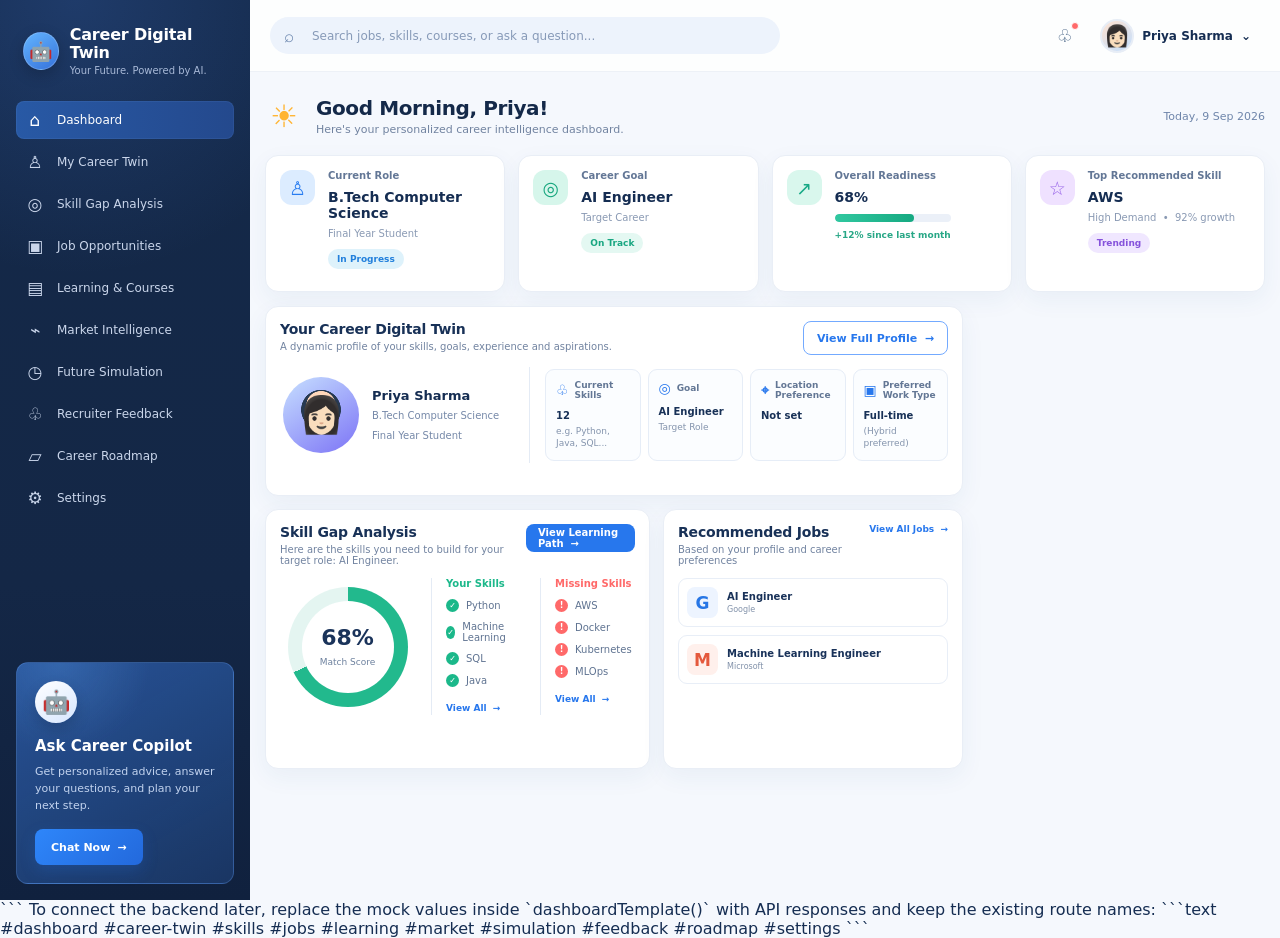
==== index.html @ 64d151f5 "Initial commit" ====
<!DOCTYPE html>
<html lang="en">
<head>
  <meta charset="UTF-8" />
  <meta name="viewport" content="width=device-width, initial-scale=1.0" />
  <title>Career Digital Twin</title>
  <link rel="stylesheet" href="style.css" />
</head>

<body>
  <div class="mobile-backdrop" id="mobileBackdrop"></div>

  <div class="app">
    <aside class="sidebar" id="sidebar">
      <div class="brand">
        <div class="brand-mark">🤖</div>
        <div>
          <div class="brand-title">Career Digital Twin</div>
          <div class="brand-subtitle">Your Future. Powered by AI.</div>
        </div>
      </div>

      <nav class="sidebar-nav" aria-label="Main navigation">
        <a class="nav-item" data-route="dashboard" href="#dashboard">
          <span class="nav-icon">⌂</span>
          <span>Dashboard</span>
        </a>

        <a class="nav-item" data-route="career-twin" href="#career-twin">
          <span class="nav-icon">♙</span>
          <span>My Career Twin</span>
        </a>

        <a class="nav-item" data-route="skills" href="#skills">
          <span class="nav-icon">◎</span>
          <span>Skill Gap Analysis</span>
        </a>

        <a class="nav-item" data-route="jobs" href="#jobs">
          <span class="nav-icon">▣</span>
          <span>Job Opportunities</span>
        </a>

        <a class="nav-item" data-route="learning" href="#learning">
          <span class="nav-icon">▤</span>
          <span>Learning &amp; Courses</span>
        </a>

        <a class="nav-item" data-route="market" href="#market">
          <span class="nav-icon">⌁</span>
          <span>Market Intelligence</span>
        </a>

        <a class="nav-item" data-route="simulation" href="#simulation">
          <span class="nav-icon">◷</span>
          <span>Future Simulation</span>
        </a>

        <a class="nav-item" data-route="feedback" href="#feedback">
          <span class="nav-icon">♧</span>
          <span>Recruiter Feedback</span>
        </a>

        <a class="nav-item" data-route="roadmap" href="#roadmap">
          <span class="nav-icon">▱</span>
          <span>Career Roadmap</span>
        </a>

        <a class="nav-item" data-route="settings" href="#settings">
          <span class="nav-icon">⚙</span>
          <span>Settings</span>
        </a>
      </nav>

      <div class="sidebar-footer-card">
        <div class="copilot-orb">🤖</div>
        <h3>Ask Career Copilot</h3>
        <p>
          Get personalized advice, answer your questions, and plan your next step.
        </p>
        <button class="primary-btn" data-action="open-copilot">
          Chat Now <span>→</span>
        </button>
      </div>
    </aside>

    <main class="workspace">
      <header class="topbar">
        <button class="mobile-menu-btn" id="mobileMenuBtn" aria-label="Open navigation">
          ☰
        </button>

        <form class="search-wrap" id="searchForm">
          <span>⌕</span>
          <input
            id="globalSearch"
            type="search"
            placeholder="Search jobs, skills, courses, or ask a question..."
            autocomplete="off"
          />
        </form>

        <div class="topbar-actions">
          <button class="icon-btn" id="notificationBtn" aria-label="Notifications">
            ♧
            <span class="notification-dot"></span>
          </button>

          <button class="profile-trigger" id="profileTrigger">
            <span class="avatar">👩🏻</span>
            <span>Priya Sharma</span>
            <span>⌄</span>
          </button>

          <div class="profile-menu" id="profileMenu">
            <a href="#career-twin">View profile</a>
            <a href="#settings">Account settings</a>
            <button data-action="show-toast">Sign out</button>
          </div>
        </div>
      </header>

      <div id="page"></div>
    </main>
  </div>

  <div class="toast" id="toast"></div>

  <div class="overlay" id="copilotOverlay">
    <section class="copilot-dialog" role="dialog" aria-modal="true" aria-labelledby="copilotTitle">
      <header class="dialog-header">
        <div class="dialog-title">
          <div class="copilot-orb">🤖</div>
          <div>
            <strong id="copilotTitle">AI Career Copilot</strong>
            <small>Online and ready to help</small>
          </div>
        </div>

        <button class="close-btn" id="closeCopilot" aria-label="Close copilot">
          ×
        </button>
      </header>

      <div class="chat-messages" id="chatMessages">
        <div class="message">
          Hi Priya! I can help you plan your path toward becoming an AI Engineer.
        </div>

        <div class="message">
          Try asking me about skills, courses, jobs, or interview preparation.
        </div>
      </div>

      <form class="chat-form" id="chatForm">
        <input
          id="chatInput"
          type="text"
          placeholder="Ask about your career..."
          autocomplete="off"
        />
        <button type="submit" aria-label="Send message">➤</button>
      </form>
    </section>
  </div>
  <script src="script.js"></script>
</body>
</html>
```

To connect the backend later, replace the mock values inside `dashboardTemplate()` with API responses and keep the existing route names:

```text
#dashboard
#career-twin
#skills
#jobs
#learning
#market
#simulation
#feedback
#roadmap
#settings
```
---- style.css ----
:root {
      --navy: #142848;
      --navy-2: #1c3766;
      --blue: #2777ed;
      --blue-dark: #1e5fd0;
      --blue-soft: #eaf3ff;
      --page: #f5f8fd;
      --card: #ffffff;
      --text: #152d52;
      --muted: #7183a0;
      --border: #e4ebf5;
      --green: #1bb88a;
      --green-soft: #e4f8f2;
      --purple: #9761ee;
      --purple-soft: #f0e7ff;
      --orange: #f2a43c;
      --red: #ff6969;
      --shadow: 0 8px 25px rgba(41, 83, 141, 0.06);
      --radius: 13px;
    }

    * {
      box-sizing: border-box;
    }

    html {
      scroll-behavior: smooth;
    }

    body {
      margin: 0;
      min-width: 320px;
      color: var(--text);
      background: var(--page);
      font-family:
        Inter,
        ui-sans-serif,
        system-ui,
        -apple-system,
        BlinkMacSystemFont,
        "Segoe UI",
        sans-serif;
    }

    button,
    input {
      font: inherit;
    }

    button,
    a {
      -webkit-tap-highlight-color: transparent;
    }

    button {
      border: 0;
      cursor: pointer;
    }

    a {
      color: inherit;
      text-decoration: none;
    }

    .app {
      min-height: 100vh;
      display: grid;
      grid-template-columns: 250px minmax(0, 1fr);
    }

    .sidebar {
      position: sticky;
      top: 0;
      height: 100vh;
      overflow-y: auto;
      padding: 26px 16px 20px;
      color: #ffffff;
      background:
        radial-gradient(circle at 30% 0%, rgba(69, 123, 222, 0.22), transparent 30%),
        linear-gradient(180deg, #142949 0%, #142746 65%, #10213e 100%);
      z-index: 20;
    }

    .brand {
      display: flex;
      align-items: center;
      gap: 11px;
      padding: 0 7px 25px;
    }

    .brand-mark {
      width: 38px;
      height: 38px;
      display: grid;
      place-items: center;
      border: 1px solid rgba(255, 255, 255, 0.2);
      border-radius: 50%;
      background: linear-gradient(145deg, #63b4ff, #3673db);
      box-shadow: 0 5px 15px rgba(0, 0, 0, 0.2);
      font-size: 19px;
    }

    .brand-title {
      font-size: 16px;
      font-weight: 750;
      line-height: 1.1;
      letter-spacing: -0.2px;
    }

    .brand-subtitle {
      margin-top: 4px;
      color: #a8b9d7;
      font-size: 10px;
      white-space: nowrap;
    }

    .sidebar-nav {
      display: grid;
      gap: 4px;
    }

    .nav-item {
      min-height: 38px;
      display: flex;
      align-items: center;
      gap: 13px;
      padding: 0 10px;
      border-radius: 8px;
      color: #cad6eb;
      font-size: 12px;
      transition: 0.2s ease;
    }

    .nav-item:hover {
      color: white;
      background: rgba(75, 130, 226, 0.16);
    }

    .nav-item.active {
      color: white;
      background: linear-gradient(90deg, #2859a5, #24498d);
      box-shadow: inset 0 0 0 1px rgba(139, 188, 255, 0.08);
    }

    .nav-icon {
      width: 18px;
      display: inline-grid;
      place-items: center;
      color: currentColor;
      font-size: 17px;
    }

    .sidebar-footer-card {
      margin-top: 145px;
      padding: 18px;
      border: 1px solid rgba(108, 165, 246, 0.28);
      border-radius: 12px;
      background:
        radial-gradient(circle at 20% 0%, rgba(102, 174, 255, 0.22), transparent 32%),
        linear-gradient(150deg, rgba(42, 88, 161, 0.9), rgba(28, 59, 108, 0.8));
    }

    .copilot-orb {
      width: 42px;
      height: 42px;
      display: grid;
      place-items: center;
      margin-bottom: 14px;
      border-radius: 50%;
      background: linear-gradient(145deg, #ffffff, #d6e6ff);
      color: #2a74e9;
      font-size: 23px;
      box-shadow: 0 7px 15px rgba(0, 0, 0, 0.16);
    }

    .sidebar-footer-card h3 {
      margin: 0 0 8px;
      font-size: 15px;
    }

    .sidebar-footer-card p {
      margin: 0 0 15px;
      color: #c2d3ef;
      font-size: 11px;
      line-height: 1.55;
    }

    .primary-btn,
    .secondary-btn,
    .small-btn {
      display: inline-flex;
      align-items: center;
      justify-content: center;
      gap: 7px;
      border-radius: 8px;
      transition: 0.2s ease;
    }

    .primary-btn {
      min-height: 36px;
      padding: 0 16px;
      color: #ffffff;
      background: linear-gradient(135deg, #2e86fa, #2369dc);
      box-shadow: 0 6px 15px rgba(37, 113, 226, 0.22);
      font-size: 11px;
      font-weight: 700;
    }

    .primary-btn:hover {
      transform: translateY(-1px);
      background: linear-gradient(135deg, #3a91ff, #1d60d2);
    }

    .secondary-btn {
      min-height: 34px;
      padding: 0 13px;
      color: var(--blue);
      border: 1px solid #73aaff;
      background: #ffffff;
      font-size: 11px;
      font-weight: 700;
    }

    .secondary-btn:hover {
      background: var(--blue-soft);
    }

    .small-btn {
      min-height: 28px;
      padding: 0 12px;
      color: #ffffff;
      background: var(--blue);
      font-size: 10px;
      font-weight: 700;
    }

    .small-btn:hover {
      background: var(--blue-dark);
    }

    .workspace {
      min-width: 0;
    }

    .topbar {
      height: 72px;
      display: flex;
      align-items: center;
      justify-content: space-between;
      gap: 20px;
      padding: 0 26px 0 20px;
      border-bottom: 1px solid #edf1f7;
      background: rgba(255, 255, 255, 0.82);
    }

    .mobile-menu-btn {
      display: none;
      width: 34px;
      height: 34px;
      border-radius: 8px;
      color: var(--text);
      background: var(--blue-soft);
      font-size: 18px;
    }

    .search-wrap {
      width: min(510px, 48vw);
      position: relative;
    }

    .search-wrap span {
      position: absolute;
      top: 50%;
      left: 14px;
      transform: translateY(-50%);
      color: #6b86ae;
      font-size: 17px;
    }

    .search-wrap input {
      width: 100%;
      height: 37px;
      padding: 0 16px 0 42px;
      border: 0;
      outline: 0;
      border-radius: 22px;
      color: var(--text);
      background: #edf3fc;
      font-size: 12px;
    }

    .search-wrap input::placeholder {
      color: #879ab8;
    }

    .topbar-actions {
      position: relative;
      display: flex;
      align-items: center;
      gap: 17px;
    }

    .icon-btn {
      position: relative;
      width: 31px;
      height: 31px;
      display: grid;
      place-items: center;
      border-radius: 50%;
      color: #476486;
      background: transparent;
      font-size: 18px;
    }

    .icon-btn:hover {
      background: var(--blue-soft);
    }

    .notification-dot {
      position: absolute;
      top: 2px;
      right: 1px;
      width: 8px;
      height: 8px;
      border: 1px solid #ffffff;
      border-radius: 50%;
      background: var(--red);
    }

    .profile-trigger {
      display: flex;
      align-items: center;
      gap: 8px;
      padding: 3px;
      color: var(--text);
      background: transparent;
      font-size: 12px;
      font-weight: 700;
    }

    .avatar {
      width: 34px;
      height: 34px;
      display: grid;
      place-items: center;
      border: 2px solid #e7edf6;
      border-radius: 50%;
      background: linear-gradient(145deg, #ffe3d1, #c2dfff);
      font-size: 21px;
    }

    .profile-menu {
      position: absolute;
      top: 46px;
      right: 0;
      width: 170px;
      display: none;
      padding: 7px;
      border: 1px solid var(--border);
      border-radius: 10px;
      background: white;
      box-shadow: 0 12px 30px rgba(19, 53, 97, 0.13);
      z-index: 30;
    }

    .profile-menu.open {
      display: block;
    }

    .profile-menu a,
    .profile-menu button {
      width: 100%;
      display: block;
      padding: 9px 10px;
      border-radius: 7px;
      color: var(--text);
      background: transparent;
      text-align: left;
      font-size: 11px;
    }

    .profile-menu a:hover,
    .profile-menu button:hover {
      background: var(--blue-soft);
    }

    .page {
      max-width: 1600px;
      margin: 0 auto;
      padding: 15px;
    }

    .hero-row {
      min-height: 58px;
      display: flex;
      align-items: center;
      justify-content: space-between;
      gap: 18px;
      margin-bottom: 10px;
    }

    .greeting {
      display: flex;
      align-items: center;
      gap: 13px;
    }

    .sun {
      width: 38px;
      height: 38px;
      display: grid;
      place-items: center;
      color: #ffb431;
      font-size: 31px;
    }

    .greeting h1 {
      margin: 0;
      color: #142949;
      font-size: 20px;
      letter-spacing: -0.4px;
    }

    .greeting p {
      margin: 3px 0 0;
      color: var(--muted);
      font-size: 11px;
    }

    .date {
      color: #6e85aa;
      font-size: 11px;
    }

    .metrics {
      display: grid;
      grid-template-columns: repeat(4, minmax(0, 1fr));
      gap: 13px;
      margin-bottom: 14px;
    }

    .metric-card,
    .panel {
      border: 1px solid #e9eef6;
      border-radius: var(--radius);
      background: var(--card);
      box-shadow: var(--shadow);
    }

    .metric-card {
      min-height: 137px;
      padding: 14px;
      display: flex;
      gap: 13px;
    }

    .metric-icon {
      width: 35px;
      height: 35px;
      flex: 0 0 35px;
      display: grid;
      place-items: center;
      border-radius: 12px;
      color: #287cf0;
      background: #dcecff;
      font-size: 19px;
    }

    .metric-card:nth-child(2) .metric-icon {
      color: #16a67d;
      background: #d6f6eb;
    }

    .metric-card:nth-child(3) .metric-icon {
      color: #17a986;
      background: #d9f7ed;
    }

    .metric-card:nth-child(4) .metric-icon {
      color: #9560e7;
      background: #efe1ff;
    }

    .metric-label {
      color: #637796;
      font-size: 10px;
      font-weight: 700;
    }

    .metric-value {
      margin-top: 8px;
      color: #152d52;
      font-size: 14px;
      font-weight: 800;
    }

    .metric-subtitle {
      margin-top: 7px;
      color: #8999b3;
      font-size: 10px;
    }

    .status-pill {
      display: inline-flex;
      margin-top: 10px;
      padding: 5px 9px;
      border-radius: 20px;
      color: #18a681;
      background: var(--green-soft);
      font-size: 9px;
      font-weight: 800;
    }

    .status-pill.blue {
      color: #2380dc;
      background: #def2fb;
    }

    .status-pill.purple {
      color: #8552db;
      background: var(--purple-soft);
    }

    .progress {
      width: 100%;
      height: 8px;
      overflow: hidden;
      margin-top: 9px;
      border-radius: 20px;
      background: #ebf0f8;
    }

    .progress span {
      display: block;
      width: 68%;
      height: 100%;
      border-radius: inherit;
      background: linear-gradient(90deg, #31c8a0, #16a981);
    }

    .metric-note {
      margin-top: 8px;
      color: #28a786;
      font-size: 9px;
      font-weight: 700;
    }

    .content-grid {
      display: grid;
      grid-template-columns: minmax(0, 1fr) 288px;
      gap: 14px;
      align-items: start;
    }

    .left-column,
    .right-column {
      display: grid;
      gap: 13px;
      min-width: 0;
    }

    .panel {
      padding: 14px;
    }

    .panel-header {
      display: flex;
      align-items: flex-start;
      justify-content: space-between;
      gap: 10px;
      margin-bottom: 12px;
    }

    .panel-header h2,
    .panel-header h3 {
      margin: 0;
      color: #183157;
      font-size: 14px;
      letter-spacing: -0.2px;
    }

    .panel-header p {
      margin: 4px 0 0;
      color: var(--muted);
      font-size: 10px;
    }

    .text-link {
      display: inline-flex;
      align-items: center;
      gap: 4px;
      color: var(--blue);
      font-size: 9px;
      font-weight: 800;
      white-space: nowrap;
    }

    .text-link:hover {
      color: var(--blue-dark);
      text-decoration: underline;
    }

    .profile-panel {
      min-height: 190px;
    }

    .profile-content {
      display: grid;
      grid-template-columns: 250px minmax(0, 1fr);
      gap: 15px;
      align-items: center;
    }

    .profile-summary {
      display: flex;
      align-items: center;
      gap: 13px;
      min-height: 96px;
      padding: 2px 13px 2px 3px;
      border-right: 1px solid var(--border);
    }

    .large-avatar {
      width: 76px;
      height: 76px;
      display: grid;
      flex: 0 0 76px;
      place-items: center;
      border-radius: 50%;
      background:
        radial-gradient(circle at 50% 38%, #ffd7ba 0 24%, transparent 25%),
        radial-gradient(circle at 50% 43%, #273951 0 34%, transparent 35%),
        linear-gradient(145deg, #c7e0ff, #7c73f6);
      font-size: 36px;
    }

    .profile-summary h3 {
      margin: 0;
      font-size: 13px;
    }

    .profile-summary p {
      margin: 6px 0 0;
      color: #7588a8;
      font-size: 10px;
      line-height: 1.4;
    }

    .profile-facts {
      display: grid;
      grid-template-columns: repeat(4, minmax(0, 1fr));
      gap: 7px;
    }

    .fact-card {
      min-height: 83px;
      padding: 10px;
      border: 1px solid #e6edf7;
      border-radius: 9px;
      background: #fbfdff;
    }

    .fact-title {
      display: flex;
      align-items: center;
      gap: 6px;
      color: #637795;
      font-size: 9px;
      font-weight: 700;
    }

    .fact-title span:first-child {
      color: var(--blue);
      font-size: 14px;
    }

    .fact-value {
      margin-top: 10px;
      color: #183157;
      font-size: 10px;
      font-weight: 800;
    }

    .fact-note {
      margin-top: 5px;
      color: #8494ad;
      font-size: 9px;
      line-height: 1.3;
    }

    .two-column {
      display: grid;
      grid-template-columns: minmax(0, 1.2fr) minmax(300px, 0.8fr);
      gap: 13px;
    }

    .gap-panel {
      min-height: 260px;
    }

    .gap-content {
      display: grid;
      grid-template-columns: 135px minmax(0, 1fr);
      gap: 16px;
      align-items: center;
    }

    .donut {
      width: 120px;
      height: 120px;
      display: grid;
      place-items: center;
      margin: 0 auto;
      border-radius: 50%;
      background: conic-gradient(#22b98d 0deg 245deg, #e4f5f1 245deg 360deg);
      position: relative;
    }

    .donut::before {
      content: "";
      position: absolute;
      inset: 14px;
      border-radius: 50%;
      background: white;
    }

    .donut-center {
      position: relative;
      z-index: 1;
      text-align: center;
    }

    .donut-center strong {
      display: block;
      color: #1a335a;
      font-size: 22px;
    }

    .donut-center span {
      color: #6d819e;
      font-size: 9px;
    }

    .skill-columns {
      display: grid;
      grid-template-columns: 1fr 1fr;
      gap: 14px;
    }

    .skill-column {
      padding-left: 14px;
      border-left: 1px solid var(--border);
    }

    .skill-column h4 {
      margin: 0 0 10px;
      color: var(--green);
      font-size: 10px;
    }

    .skill-column.missing h4 {
      color: var(--red);
    }

    .skill-list {
      display: grid;
      gap: 9px;
      margin: 0;
      padding: 0;
      list-style: none;
    }

    .skill-list li {
      display: flex;
      align-items: center;
      gap: 7px;
      color: #5f7391;
      font-size: 10px;
    }

    .check,
    .missing-icon {
      width: 13px;
      height: 13px;
      display: inline-grid;
      place-items: center;
      border-radius: 50%;
      color: white;
      background: var(--green);
      font-size: 8px;
      font-weight: 900;
    }

    .missing-icon {
      background: var(--red);
    }

    .skill-column .text-link {
      margin-top: 16px;
    }

    .jobs-panel {
      min-height: 260px;
    }

    .job-list {
      display: grid;
      gap: 8px;
    }

    .job-card {
      display: grid;
      grid-template-columns: 31px minmax(0, 1fr) auto;
      gap: 9px;
      align-items: center;
      padding: 8px;
      border: 1px solid #e8eef7;
      border-radius: 9px;
      transition: 0.2s ease;
    }

    .job-card:hover {
      border-color: #b7d4ff;
      background: #fbfdff;
      transform: translateY(-1px);
    }

    .company-logo {
      width: 31px;
      height: 31px;
      display: grid;
      place-items: center;
      border-radius: 8px;
      color: #2776e5;
      background: #edf4ff;
      font-size: 17px;
      font-weight: 900;
    }

    .job-card:nth-child(2) .company-logo {
      color: #e4593d;
      background: #fff0ec;
    }

    .job-card:nth-child(3) .company-logo {
      color: #111f38;
      background: #edf0f5;
    }

    .job-title {
      color: #193259;
      font-size: 10px;
      font-weight: 800;
    }

    .job-company,
    .job-location {
      margin-top: 3px;
      color: #8191a9;
      font-size: 8px;
    }

    .job-location {
      margin-top: 4px;
    }

    .job-meta {
      display: grid;
      justify-items: end;
      gap: 9px;
    }

    .match {
      padding: 4px 7px;
      border-radius: 12px;
      color: #159f7d;
      background: var(--green-soft);
      font-size: 8px;
      font-weight: 800;
      white-space: nowrap;
    }

    .salary {
      color: #637794;
      font-size: 8px;
      white-space: nowrap;
    }

    .market-panel,
    .simulation-panel {
      min-height: 187px;
    }

    .bottom-grid {
      display: grid;
      grid-template-columns: minmax(0, 1fr) minmax(0, 1.06fr);
      gap: 13px;
    }

    .trend-grid {
      display: grid;
      grid-template-columns: repeat(4, minmax(0, 1fr));
      gap: 7px;
    }

    .trend-card {
      min-height: 108px;
      display: grid;
      justify-items: center;
      padding: 9px 5px;
      border: 1px solid #edf1f7;
      border-radius: 9px;
      text-align: center;
    }

    .trend-icon {
      width: 25px;
      height: 25px;
      display: grid;
      place-items: center;
      border-radius: 8px;
      color: #1fbf93;
      background: #dbf7ee;
      font-size: 14px;
    }

    .trend-card:nth-child(2) .trend-icon,
    .trend-card:nth-child(4) .trend-icon {
      color: #a064ee;
      background: #f0e3ff;
    }

    .trend-card:nth-child(3) .trend-icon {
      color: #3097e8;
      background: #e1f3ff;
    }

    .trend-label {
      margin-top: 8px;
      color: #8594aa;
      font-size: 8px;
      line-height: 1.3;
    }

    .trend-value {
      margin-top: 5px;
      color: #294365;
      font-size: 9px;
      font-weight: 800;
    }

    .trend-stat {
      margin-top: 8px;
      padding: 3px 7px;
      border-radius: 12px;
      color: #20a580;
      background: #e4f8f0;
      font-size: 8px;
      font-weight: 800;
    }

    .simulation-table {
      width: 100%;
      border-collapse: collapse;
      font-size: 8px;
    }

    .simulation-table th {
      padding: 5px 4px;
      color: #7890ae;
      border-bottom: 1px solid var(--border);
      text-align: left;
      font-weight: 700;
    }

    .simulation-table td {
      padding: 7px 4px;
      color: #526987;
      border-bottom: 1px solid #f0f3f8;
    }

    .simulation-table td:not(:first-child) {
      color: #254166;
      font-weight: 700;
    }

    .copilot-panel {
      padding: 14px;
      border: 1px solid #e6d9ff;
      border-radius: var(--radius);
      background:
        radial-gradient(circle at 100% 0%, rgba(201, 174, 255, 0.25), transparent 35%),
        linear-gradient(135deg, #f8f4ff, #efe8ff);
    }

    .copilot-header {
      display: flex;
      align-items: flex-start;
      gap: 10px;
    }

    .copilot-header .copilot-orb {
      width: 34px;
      height: 34px;
      flex-basis: 34px;
      margin: 0;
      font-size: 18px;
    }

    .copilot-panel h3 {
      margin: 2px 0 6px;
      font-size: 13px;
    }

    .copilot-panel p {
      margin: 0;
      color: #7686a3;
      font-size: 10px;
      line-height: 1.45;
    }

    .question-box {
      display: grid;
      grid-template-columns: 1fr 35px;
      gap: 8px;
      align-items: center;
      margin-top: 16px;
      padding: 11px;
      border-radius: 9px;
      background: rgba(255, 255, 255, 0.88);
      color: #687c9b;
      font-size: 10px;
      line-height: 1.4;
    }

    .send-circle {
      width: 31px;
      height: 31px;
      display: grid;
      place-items: center;
      border-radius: 50%;
      color: white;
      background: linear-gradient(135deg, #3289fb, #1c67de);
      font-size: 18px;
    }

    .roadmap-panel {
      min-height: 332px;
    }

    .roadmap-list {
      position: relative;
      display: grid;
      gap: 14px;
      margin: 19px 0 0;
      padding: 0 0 0 36px;
      list-style: none;
    }

    .roadmap-list::before {
      content: "";
      position: absolute;
      top: 3px;
      bottom: 8px;
      left: 13px;
      width: 2px;
      background: #d7e4f8;
    }

    .roadmap-item {
      position: relative;
      min-height: 39px;
    }

    .roadmap-icon {
      position: absolute;
      top: -2px;
      left: -36px;
      width: 27px;
      height: 27px;
      display: grid;
      place-items: center;
      border: 3px solid white;
      border-radius: 50%;
      color: white;
      background: #52cfa9;
      box-shadow: 0 2px 5px rgba(31, 93, 165, 0.14);
      font-size: 11px;
    }

    .roadmap-item:nth-child(2) .roadmap-icon {
      background: #438ff3;
    }

    .roadmap-item:nth-child(3) .roadmap-icon {
      background: #f3a94b;
    }

    .roadmap-item:nth-child(4) .roadmap-icon {
      background: #8f62dc;
    }

    .roadmap-item:nth-child(5) .roadmap-icon {
      background: #2781df;
    }

    .roadmap-item h4 {
      margin: 0;
      color: #294465;
      font-size: 10px;
    }

    .roadmap-item p {
      margin: 4px 0 0;
      color: #8695aa;
      font-size: 9px;
    }

    .roadmap-status {
      position: absolute;
      top: 3px;
      right: 0;
      width: 12px;
      height: 12px;
      border: 2px solid #c8d6e9;
      border-radius: 50%;
      background: white;
    }

    .roadmap-status.done {
      border-color: #29b891;
      color: white;
      background: #29b891;
      font-size: 7px;
      text-align: center;
      line-height: 8px;
    }

    .journey-card {
      min-height: 160px;
      overflow: hidden;
      position: relative;
      background:
        linear-gradient(135deg, #edf7ff, #f5fbff);
    }

    .journey-card h3 {
      max-width: 180px;
      margin: 0 0 9px 75px;
      color: #2b4c76;
      font-size: 12px;
      line-height: 1.3;
    }

    .journey-card p {
      max-width: 170px;
      margin: 0 0 14px 75px;
      color: #7185a2;
      font-size: 9px;
      line-height: 1.45;
    }

    .mountain {
      position: absolute;
      bottom: 0;
      left: 0;
      width: 95px;
      height: 105px;
      overflow: hidden;
      color: #64a7ed;
      font-size: 70px;
      line-height: 1.5;
      opacity: 0.9;
    }

    .mountain::after {
      content: "▲";
      position: absolute;
      bottom: -25px;
      left: 19px;
      color: #bddcff;
      font-size: 96px;
    }

    .journey-card .primary-btn {
      margin-left: 75px;
    }

    .route-page {
      min-height: calc(100vh - 102px);
      display: grid;
      align-content: start;
      gap: 15px;
    }

    .route-hero {
      padding: 25px;
      border: 1px solid var(--border);
      border-radius: var(--radius);
      background:
        radial-gradient(circle at 90% 0%, rgba(73, 141, 247, 0.16), transparent 32%),
        white;
      box-shadow: var(--shadow);
    }

    .route-hero .eyebrow {
      color: var(--blue);
      font-size: 10px;
      font-weight: 800;
      text-transform: uppercase;
      letter-spacing: 1px;
    }

    .route-hero h1 {
      margin: 9px 0 8px;
      color: var(--text);
      font-size: 26px;
    }

    .route-hero p {
      max-width: 650px;
      margin: 0;
      color: var(--muted);
      font-size: 12px;
      line-height: 1.6;
    }

    .route-grid {
      display: grid;
      grid-template-columns: repeat(3, minmax(0, 1fr));
      gap: 13px;
    }

    .placeholder-card {
      min-height: 145px;
      padding: 18px;
      border: 1px solid var(--border);
      border-radius: var(--radius);
      background: white;
      box-shadow: var(--shadow);
    }

    .placeholder-card .placeholder-icon {
      width: 35px;
      height: 35px;
      display: grid;
      place-items: center;
      margin-bottom: 14px;
      border-radius: 10px;
      color: var(--blue);
      background: var(--blue-soft);
      font-size: 18px;
    }

    .placeholder-card h3 {
      margin: 0 0 6px;
      font-size: 13px;
    }

    .placeholder-card p {
      margin: 0;
      color: var(--muted);
      font-size: 10px;
      line-height: 1.5;
    }

    .overlay {
      position: fixed;
      inset: 0;
      display: none;
      align-items: flex-end;
      justify-content: flex-end;
      padding: 24px;
      background: rgba(13, 29, 55, 0.2);
      z-index: 50;
    }

    .overlay.open {
      display: flex;
    }

    .copilot-dialog {
      width: min(390px, 100%);
      max-height: min(650px, calc(100vh - 48px));
      display: grid;
      grid-template-rows: auto 1fr auto;
      overflow: hidden;
      border: 1px solid #dacaff;
      border-radius: 16px;
      background: white;
      box-shadow: 0 18px 50px rgba(22, 55, 99, 0.22);
    }

    .dialog-header {
      display: flex;
      align-items: center;
      justify-content: space-between;
      padding: 15px 17px;
      color: white;
      background: linear-gradient(135deg, #2d7cf1, #5d55d7);
    }

    .dialog-title {
      display: flex;
      align-items: center;
      gap: 9px;
    }

    .dialog-title .copilot-orb {
      width: 31px;
      height: 31px;
      flex-basis: 31px;
      margin: 0;
      font-size: 17px;
    }

    .dialog-title strong {
      font-size: 13px;
    }

    .dialog-title small {
      display: block;
      margin-top: 2px;
      color: #d7e6ff;
      font-size: 9px;
    }

    .close-btn {
      width: 27px;
      height: 27px;
      border-radius: 50%;
      color: white;
      background: rgba(255,255,255,0.14);
      font-size: 17px;
    }

    .chat-messages {
      display: grid;
      align-content: start;
      gap: 10px;
      overflow-y: auto;
      padding: 15px;
      background: #f8faff;
    }

    .message {
      max-width: 85%;
      padding: 9px 11px;
      border-radius: 10px;
      color: #526987;
      background: white;
      font-size: 11px;
      line-height: 1.45;
      box-shadow: 0 2px 7px rgba(53, 93, 145, 0.06);
    }

    .message.user {
      justify-self: end;
      color: white;
      background: var(--blue);
    }

    .chat-form {
      display: flex;
      gap: 7px;
      padding: 11px;
      border-top: 1px solid var(--border);
      background: white;
    }

    .chat-form input {
      min-width: 0;
      flex: 1;
      height: 35px;
      padding: 0 11px;
      border: 1px solid var(--border);
      outline: 0;
      border-radius: 8px;
      color: var(--text);
      font-size: 10px;
    }

    .chat-form button {
      width: 36px;
      border-radius: 8px;
      color: white;
      background: var(--blue);
      font-size: 17px;
    }

    .toast {
      position: fixed;
      right: 22px;
      bottom: 22px;
      display: none;
      max-width: 280px;
      padding: 12px 15px;
      border: 1px solid #d7e7fb;
      border-radius: 9px;
      color: #355576;
      background: white;
      box-shadow: 0 12px 30px rgba(22, 60, 109, 0.15);
      font-size: 11px;
      z-index: 70;
    }

    .toast.show {
      display: block;
      animation: toast-in 0.22s ease;
    }

    @keyframes toast-in {
      from {
        opacity: 0;
        transform: translateY(8px);
      }
      to {
        opacity: 1;
        transform: translateY(0);
      }
    }

    .mobile-backdrop {
      display: none;
    }

    @media (max-width: 1180px) {
      .content-grid {
        grid-template-columns: minmax(0, 1fr);
      }

      .right-column {
        grid-template-columns: repeat(2, minmax(0, 1fr));
      }

      .journey-card {
        min-height: 180px;
      }
    }

    @media (max-width: 900px) {
      .app {
        display: block;
      }

      .sidebar {
        position: fixed;
        top: 0;
        bottom: 0;
        left: -270px;
        width: 250px;
        transition: left 0.25s ease;
      }

      .sidebar.open {
        left: 0;
      }

      .sidebar-footer-card {
        margin-top: 55px;
      }

      .mobile-menu-btn {
        display: block;
      }

      .mobile-backdrop {
        position: fixed;
        inset: 0;
        display: none;
        background: rgba(10, 25, 49, 0.36);
        z-index: 15;
      }

      .mobile-backdrop.open {
        display: block;
      }

      .topbar {
        padding: 0 15px;
      }

      .search-wrap {
        width: min(510px, 60vw);
      }

      .profile-trigger span {
        display: none;
      }

      .metrics {
        grid-template-columns: repeat(2, minmax(0, 1fr));
      }

      .profile-content {
        grid-template-columns: 1fr;
      }

      .profile-summary {
        padding-bottom: 14px;
        border-right: 0;
        border-bottom: 1px solid var(--border);
      }
    }

    @media (max-width: 680px) {
      .topbar {
        gap: 8px;
      }

      .search-wrap {
        width: auto;
        flex: 1;
      }

      .topbar-actions {
        gap: 4px;
      }

      .date {
        display: none;
      }

      .hero-row {
        align-items: flex-start;
      }

      .greeting h1 {
        font-size: 17px;
      }

      .metrics,
      .two-column,
      .bottom-grid,
      .right-column,
      .route-grid {
        grid-template-columns: 1fr;
      }

      .profile-facts {
        grid-template-columns: repeat(2, minmax(0, 1fr));
      }

      .gap-content {
        grid-template-columns: 1fr;
      }

      .skill-columns {
        gap: 8px;
      }

      .trend-grid {
        grid-template-columns: repeat(2, minmax(0, 1fr));
      }

      .panel {
        padding: 12px;
      }

      .page {
        padding: 11px;
      }

      .overlay {
        padding: 12px;
      }

      .copilot-dialog {
        max-height: calc(100vh - 24px);
      }
    }

/* ================================
   Career Twin + Preferences
   ================================ */

.career-profile {
  display: grid;
  gap: 15px;
}

.profile-section {
  padding: 18px;
  border: 1px solid var(--border);
  border-radius: var(--radius);
  background: white;
  box-shadow: var(--shadow);
}

.profile-section h2 {
  margin: 0 0 5px;
  color: #183157;
  font-size: 15px;
}

.profile-section > p {
  margin: 0 0 16px;
  color: var(--muted);
  font-size: 10px;
  line-height: 1.5;
}

.form-grid {
  display: grid;
  grid-template-columns: repeat(2, minmax(0, 1fr));
  gap: 14px;
}

.form-group {
  display: grid;
  gap: 6px;
}

.form-group label {
  color: #637795;
  font-size: 10px;
  font-weight: 700;
}

.form-group input,
.form-group select {
  width: 100%;
  min-height: 38px;
  padding: 0 11px;
  border: 1px solid var(--border);
  border-radius: 8px;
  outline: none;
  color: var(--text);
  background: #fbfdff;
  font-size: 11px;
}

.form-group input:focus,
.form-group select:focus {
  border-color: #73aaff;
  box-shadow: 0 0 0 3px rgba(39, 119, 237, 0.08);
}

.option-group {
  display: flex;
  gap: 7px;
  flex-wrap: wrap;
}

.option-btn {
  min-height: 36px;
  padding: 0 14px;
  border: 1px solid var(--border);
  border-radius: 8px;
  color: #607593;
  background: white;
  font-size: 10px;
  font-weight: 700;
}

.option-btn:hover {
  background: var(--blue-soft);
  border-color: #b8d5ff;
}

.option-btn.active {
  color: white;
  background: var(--blue);
  border-color: var(--blue);
}

.preference-actions {
  display: flex;
  justify-content: flex-end;
  margin-top: 18px;
}

.twin-summary {
  display: grid;
  grid-template-columns: 1fr 1fr;
  gap: 14px;
}

.twin-card {
  padding: 15px;
  border: 1px solid #e6edf7;
  border-radius: 10px;
  background: #fbfdff;
}

.twin-card h3 {
  margin: 0 0 10px;
  color: #294465;
  font-size: 12px;
}

.twin-tags {
  display: flex;
  flex-wrap: wrap;
  gap: 6px;
}

.twin-tag {
  padding: 5px 8px;
  border-radius: 15px;
  color: #3374c9;
  background: var(--blue-soft);
  font-size: 9px;
  font-weight: 700;
}

.profile-status {
  display: none;
  margin-top: 12px;
  padding: 9px 11px;
  border-radius: 8px;
  color: #168c70;
  background: var(--green-soft);
  font-size: 10px;
  font-weight: 700;
}

.profile-status.show {
  display: block;
}

.empty-profile {
  color: #8a9ab2;
  font-size: 10px;
}

@media (max-width: 680px) {
  .form-grid,
  .twin-summary {
    grid-template-columns: 1fr;
  }

  .preference-actions {
    justify-content: stretch;
  }

  .preference-actions .primary-btn {
    width: 100%;
  }
}
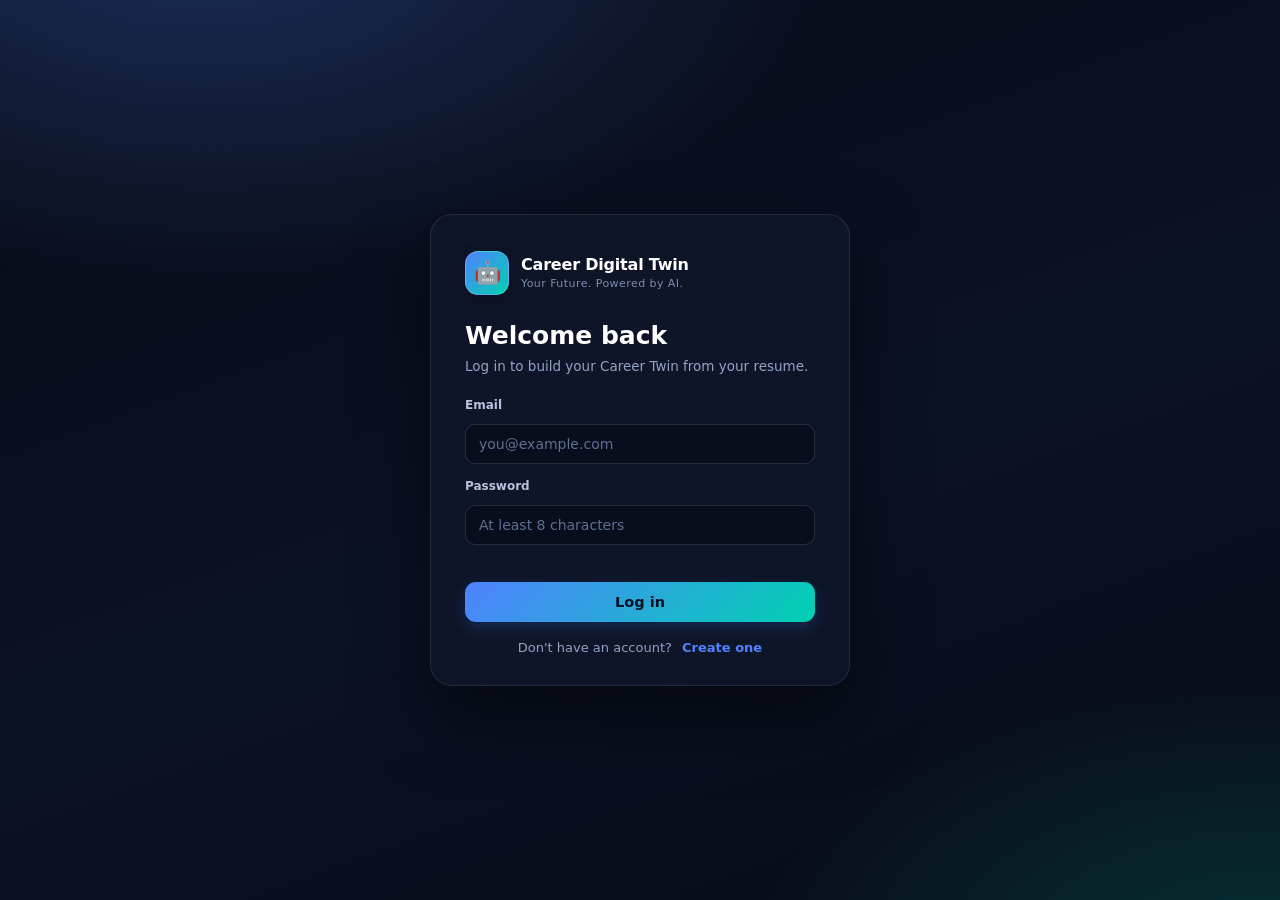
==== commit dbcefaf6: "still chabot need to set" ====
--- a/index.html
+++ b/index.html
@@ -107,15 +107,15 @@
           </button>
 
           <button class="profile-trigger" id="profileTrigger">
-            <span class="avatar">👩🏻</span>
-            <span>Priya Sharma</span>
+            <span class="avatar" id="profileAvatar">👤</span>
+            <span id="profileName">Account</span>
             <span>⌄</span>
           </button>
 
           <div class="profile-menu" id="profileMenu">
             <a href="#career-twin">View profile</a>
             <a href="#settings">Account settings</a>
-            <button data-action="show-toast">Sign out</button>
+            <button id="logoutBtn" data-action="logout">Sign out</button>
           </div>
         </div>
       </header>
@@ -163,22 +163,60 @@
       </form>
     </section>
   </div>
+
+  <!-- =====================================================
+       AUTH GATE - shown until the user logs in or registers
+       ===================================================== -->
+  <div class="auth-screen" id="authScreen">
+    <section class="auth-card" role="dialog" aria-modal="true" aria-labelledby="authTitle">
+
+      <div class="auth-brand">
+        <div class="brand-mark">🤖</div>
+        <div>
+          <div class="brand-title">Career Digital Twin</div>
+          <div class="brand-subtitle">Your Future. Powered by AI.</div>
+        </div>
+      </div>
+
+      <h2 id="authTitle">Welcome back</h2>
+      <p class="auth-subtitle" id="authSubtitle">
+        Log in to build your Career Twin from your resume.
+      </p>
+
+      <form id="authForm" class="auth-form" novalidate>
+
+        <div class="form-group auth-name-group" id="nameGroup">
+          <label for="authName">Full name</label>
+          <input id="authName" type="text" placeholder="Priya Sharma" autocomplete="name" />
+        </div>
+
+        <div class="form-group">
+          <label for="authEmail">Email</label>
+          <input id="authEmail" type="email" placeholder="you@example.com" autocomplete="email" required />
+        </div>
+
+        <div class="form-group">
+          <label for="authPassword">Password</label>
+          <input id="authPassword" type="password" placeholder="At least 8 characters" autocomplete="current-password" required />
+        </div>
+
+        <p class="auth-error" id="authError" role="alert"></p>
+
+        <button type="submit" class="primary-btn auth-submit" id="authSubmit">
+          Log in
+        </button>
+      </form>
+
+      <p class="auth-switch">
+        <span id="authSwitchPrompt">Don't have an account?</span>
+        <button type="button" class="auth-switch-btn" id="authSwitchBtn">
+          Create one
+        </button>
+      </p>
+
+    </section>
+  </div>
+
   <script src="script.js"></script>
 </body>
 </html>
-```
-
-To connect the backend later, replace the mock values inside `dashboardTemplate()` with API responses and keep the existing route names:
-
-```text
-#dashboard
-#career-twin
-#skills
-#jobs
-#learning
-#market
-#simulation
-#feedback
-#roadmap
-#settings
-```
--- a/style.css
+++ b/style.css
@@ -1,4 +1,4 @@
-:root {
+﻿:root {
       --navy: #142848;
       --navy-2: #1c3766;
       --blue: #2777ed;
@@ -1174,7 +1174,7 @@
     }
 
     .mountain::after {
-      content: "▲";
+      content: "â–²";
       position: absolute;
       bottom: -25px;
       left: 19px;
@@ -1724,6 +1724,455 @@
   font-size: 10px;
 }
 
+/* =========================================================
+   AGENT 5 - LEARNING & COURSES
+   ========================================================= */
+
+.learning-loading {
+  padding: 40px 20px;
+  border: 1px dashed var(--border);
+  border-radius: var(--radius);
+  background: #fff;
+  text-align: center;
+}
+
+.learning-loading-text {
+  margin: 0;
+  color: var(--muted);
+  font-size: 12px;
+}
+
+.learning-summary {
+  display: grid;
+  gap: 16px;
+}
+
+.learning-summary-main .eyebrow {
+  color: var(--blue);
+  font-size: 10px;
+  font-weight: 800;
+  letter-spacing: 1px;
+  text-transform: uppercase;
+}
+
+.learning-summary-main h2 {
+  margin: 7px 0 6px;
+  color: var(--text);
+  font-size: 20px;
+  letter-spacing: -0.4px;
+}
+
+.learning-summary-main p {
+  margin: 0;
+  color: var(--muted);
+  font-size: 11px;
+}
+
+.learning-summary-stats {
+  display: grid;
+  grid-template-columns: repeat(4, minmax(0, 1fr));
+  gap: 9px;
+}
+
+.learning-stat {
+  padding: 11px;
+  border: 1px solid #e6edf7;
+  border-radius: 10px;
+  background: #fbfdff;
+  text-align: center;
+}
+
+.learning-stat-value {
+  display: block;
+  color: #152d52;
+  font-size: 18px;
+  font-weight: 800;
+}
+
+.learning-stat-label {
+  display: block;
+  margin-top: 3px;
+  color: #7183a0;
+  font-size: 9px;
+  font-weight: 700;
+}
+
+.learning-progress-bar {
+  padding-top: 6px;
+}
+
+.learning-progress-track {
+  height: 8px;
+  overflow: hidden;
+  border-radius: 20px;
+  background: #e9eef6;
+}
+
+.learning-progress-fill {
+  height: 100%;
+  border-radius: 20px;
+  background: linear-gradient(90deg, #2e86fa, #2369dc);
+  transition: width 0.4s ease;
+}
+
+.learning-progress-text {
+  display: block;
+  margin-top: 7px;
+  color: var(--muted);
+  font-size: 10px;
+  font-weight: 600;
+}
+
+/* -----------------------------------------
+   PHASE
+   ----------------------------------------- */
+
+.phase-header {
+  display: flex;
+  align-items: flex-start;
+  justify-content: space-between;
+  gap: 10px;
+  margin-bottom: 14px;
+}
+
+.phase-header h2 {
+  margin: 0;
+  color: #183157;
+  font-size: 15px;
+  letter-spacing: -0.2px;
+}
+
+.phase-header p {
+  margin: 4px 0 0;
+  color: var(--muted);
+  font-size: 10px;
+}
+
+.phase-badge {
+  flex: 0 0 auto;
+  padding: 5px 10px;
+  border-radius: 20px;
+  font-size: 9px;
+  font-weight: 800;
+}
+
+.phase-high {
+  color: #d9534f;
+  background: #fdeaea;
+}
+
+.phase-medium {
+  color: #b8791b;
+  background: #fdf1de;
+}
+
+.phase-low {
+  color: #18a681;
+  background: var(--green-soft);
+}
+
+.phase-skills {
+  display: grid;
+  gap: 13px;
+}
+
+/* -----------------------------------------
+   SKILL BLOCK
+   ----------------------------------------- */
+
+.skill-block {
+  padding: 15px;
+  border: 1px solid #e9eef6;
+  border-radius: 11px;
+  background: #fbfdff;
+}
+
+.skill-header {
+  display: flex;
+  align-items: flex-start;
+  justify-content: space-between;
+  gap: 10px;
+}
+
+.skill-header-text {
+  min-width: 0;
+}
+
+.skill-header h3 {
+  margin: 0;
+  color: #183157;
+  font-size: 13px;
+}
+
+.skill-importance {
+  display: block;
+  margin-top: 4px;
+  color: var(--muted);
+  font-size: 10px;
+  line-height: 1.5;
+}
+
+.skill-status {
+  flex: 0 0 auto;
+  padding: 4px 9px;
+  border-radius: 20px;
+  font-size: 9px;
+  font-weight: 800;
+}
+
+.skill-status-not_started {
+  color: #7183a0;
+  background: #eef2f8;
+}
+
+.skill-status-in_progress {
+  color: #2380dc;
+  background: #def2fb;
+}
+
+.skill-status-completed {
+  color: #18a681;
+  background: var(--green-soft);
+}
+
+.skill-task {
+  margin-top: 12px;
+  padding: 11px;
+  border-left: 3px solid var(--blue);
+  border-radius: 0 8px 8px 0;
+  background: var(--blue-soft);
+}
+
+.skill-task strong {
+  color: #2369dc;
+  font-size: 9px;
+  font-weight: 800;
+  text-transform: uppercase;
+  letter-spacing: 0.6px;
+}
+
+.skill-task p {
+  margin: 5px 0 0;
+  color: #2c4a72;
+  font-size: 11px;
+  line-height: 1.55;
+}
+
+/* -----------------------------------------
+   RESOURCES
+   ----------------------------------------- */
+
+.skill-resources {
+  margin-top: 13px;
+}
+
+.skill-resources h4 {
+  margin: 0 0 9px;
+  color: #637796;
+  font-size: 9px;
+  font-weight: 800;
+  text-transform: uppercase;
+  letter-spacing: 0.6px;
+}
+
+.resource-list {
+  display: grid;
+  grid-template-columns: repeat(auto-fill, minmax(255px, 1fr));
+  gap: 10px;
+}
+
+.resource-card {
+  display: flex;
+  gap: 10px;
+  padding: 10px;
+  border: 1px solid #e6edf7;
+  border-radius: 10px;
+  background: #fff;
+  transition: 0.2s ease;
+}
+
+.resource-card:hover {
+  border-color: #73aaff;
+  box-shadow: 0 5px 14px rgba(41, 83, 141, 0.09);
+  transform: translateY(-1px);
+}
+
+.resource-thumb {
+  width: 84px;
+  height: 50px;
+  flex: 0 0 84px;
+  object-fit: cover;
+  border-radius: 7px;
+  background: #eef2f8;
+}
+
+.resource-body {
+  min-width: 0;
+}
+
+.resource-platform {
+  color: #d9534f;
+  font-size: 8px;
+  font-weight: 800;
+  text-transform: uppercase;
+  letter-spacing: 0.5px;
+}
+
+.resource-body h5 {
+  margin: 4px 0 6px;
+  overflow: hidden;
+  color: #183157;
+  font-size: 11px;
+  line-height: 1.4;
+  display: -webkit-box;
+  -webkit-line-clamp: 2;
+  -webkit-box-orient: vertical;
+}
+
+.resource-meta {
+  display: flex;
+  flex-wrap: wrap;
+  gap: 7px;
+}
+
+.resource-meta-item {
+  color: #8798b3;
+  font-size: 9px;
+  font-weight: 600;
+}
+
+.resource-empty {
+  margin: 0;
+  padding: 11px;
+  border: 1px dashed var(--border);
+  border-radius: 9px;
+  color: var(--muted);
+  background: #fbfdff;
+  font-size: 10px;
+  line-height: 1.55;
+}
+
+.resource-doc {
+  display: flex;
+  align-items: center;
+  gap: 8px;
+  margin-top: 10px;
+  padding: 9px 11px;
+  border: 1px solid #e6edf7;
+  border-radius: 9px;
+  background: #fff;
+  color: #2c4a72;
+  font-size: 10px;
+  font-weight: 600;
+  transition: 0.2s ease;
+}
+
+.resource-doc:hover {
+  border-color: #73aaff;
+  background: var(--blue-soft);
+}
+
+.resource-doc-icon {
+  font-size: 15px;
+}
+
+.verified-tag {
+  margin-left: 5px;
+  padding: 2px 6px;
+  border-radius: 10px;
+  color: #18a681;
+  background: var(--green-soft);
+  font-size: 8px;
+  font-style: normal;
+  font-weight: 800;
+}
+
+.platform-links {
+  display: flex;
+  flex-wrap: wrap;
+  gap: 7px;
+  margin-top: 10px;
+}
+
+.platform-link {
+  padding: 6px 11px;
+  border: 1px solid #73aaff;
+  border-radius: 8px;
+  color: var(--blue);
+  background: #fff;
+  font-size: 10px;
+  font-weight: 700;
+  transition: 0.2s ease;
+}
+
+.platform-link:hover {
+  background: var(--blue-soft);
+}
+
+/* -----------------------------------------
+   ACTIONS + NOTES
+   ----------------------------------------- */
+
+.skill-actions {
+  display: flex;
+  flex-wrap: wrap;
+  gap: 8px;
+  margin-top: 13px;
+  padding-top: 12px;
+  border-top: 1px solid #eef2f8;
+}
+
+.learning-note {
+  border-left: 3px solid var(--orange);
+}
+
+.learning-note strong {
+  color: #b8791b;
+  font-size: 10px;
+  font-weight: 800;
+}
+
+.learning-note p {
+  margin: 5px 0 0;
+  color: var(--muted);
+  font-size: 10px;
+  line-height: 1.6;
+}
+
+.learning-empty {
+  padding: 35px 20px;
+  text-align: center;
+}
+
+.learning-empty h3 {
+  margin: 0 0 8px;
+  color: #183157;
+  font-size: 15px;
+}
+
+.learning-empty p {
+  max-width: 520px;
+  margin: 0 auto 8px;
+  color: var(--muted);
+  font-size: 11px;
+  line-height: 1.6;
+}
+
+@media (max-width: 680px) {
+  .learning-summary-stats {
+    grid-template-columns: repeat(2, minmax(0, 1fr));
+  }
+
+  .skill-header,
+  .phase-header {
+    flex-direction: column;
+  }
+
+  .resource-list {
+    grid-template-columns: 1fr;
+  }
+}
+
 @media (max-width: 680px) {
   .form-grid,
   .twin-summary {
@@ -1738,3 +2187,1353 @@
     width: 100%;
   }
 }
+
+/* =====================================================
+   AGENT 5 - AUTH SCREEN (LOGIN / REGISTER)
+   ===================================================== */
+
+.auth-screen {
+  position: fixed;
+  inset: 0;
+  z-index: 300;
+  display: flex;
+  align-items: center;
+  justify-content: center;
+  padding: 24px;
+  background:
+    radial-gradient(1100px 620px at 15% -10%, rgba(80, 130, 255, 0.30), transparent 60%),
+    radial-gradient(900px 520px at 100% 110%, rgba(0, 209, 178, 0.22), transparent 60%),
+    linear-gradient(160deg, #070b16 0%, #0b1224 55%, #070b16 100%);
+  overflow-y: auto;
+}
+
+.auth-screen[hidden] {
+  display: none !important;
+}
+
+.auth-card {
+  width: 100%;
+  max-width: 420px;
+  padding: 36px 34px 30px;
+  background: rgba(15, 22, 41, 0.94);
+  border: 1px solid rgba(255, 255, 255, 0.09);
+  border-radius: 22px;
+  box-shadow: 0 30px 70px rgba(0, 0, 0, 0.55);
+}
+
+.auth-brand {
+  display: flex;
+  align-items: center;
+  gap: 12px;
+  margin-bottom: 26px;
+}
+
+.brand-mark {
+  width: 44px;
+  height: 44px;
+  display: grid;
+  place-items: center;
+  font-size: 22px;
+  background: linear-gradient(135deg, #5082ff, #00d1b2);
+  border-radius: 13px;
+}
+
+.brand-title {
+  font-weight: 700;
+  color: #ffffff;
+  font-size: 16px;
+}
+
+.brand-subtitle {
+  font-size: 11px;
+  color: #7d8db0;
+  letter-spacing: 0.04em;
+}
+
+.auth-card h2 {
+  margin: 0 0 6px;
+  font-size: 25px;
+  color: #ffffff;
+}
+
+.auth-subtitle {
+  margin: 0 0 22px;
+  font-size: 13.5px;
+  color: #93a2c4;
+  line-height: 1.5;
+}
+
+.auth-form .form-group {
+  margin-bottom: 15px;
+}
+
+.auth-form label {
+  display: block;
+  margin-bottom: 6px;
+  font-size: 12px;
+  font-weight: 600;
+  color: #b7c2dd;
+}
+
+.auth-form input {
+  width: 100%;
+  padding: 11px 13px;
+  font-size: 14px;
+  color: #eef2ff;
+  background: rgba(8, 13, 26, 0.85);
+  border: 1px solid rgba(255, 255, 255, 0.12);
+  border-radius: 10px;
+  outline: none;
+  transition: border-color 0.18s ease, box-shadow 0.18s ease;
+}
+
+.auth-form input::placeholder {
+  color: #5f6f92;
+}
+
+.auth-form input:focus {
+  border-color: #5082ff;
+  box-shadow: 0 0 0 3px rgba(80, 130, 255, 0.20);
+}
+
+.auth-name-group[hidden] {
+  display: none;
+}
+
+.auth-error {
+  min-height: 18px;
+  margin: 4px 0 12px;
+  font-size: 12.5px;
+  color: #ff7b8a;
+}
+
+.auth-error:empty {
+  margin-bottom: 4px;
+}
+
+.auth-submit {
+  width: 100%;
+  padding: 12px;
+  font-size: 14.5px;
+  font-weight: 700;
+  color: #061024;
+  background: linear-gradient(135deg, #5082ff, #00d1b2);
+  border: none;
+  border-radius: 11px;
+  cursor: pointer;
+  transition: transform 0.15s ease, filter 0.15s ease;
+}
+
+.auth-submit:hover {
+  filter: brightness(1.08);
+  transform: translateY(-1px);
+}
+
+.auth-submit:disabled {
+  opacity: 0.65;
+  cursor: not-allowed;
+  transform: none;
+}
+
+.auth-switch {
+  margin: 18px 0 0;
+  text-align: center;
+  font-size: 13px;
+  color: #93a2c4;
+}
+
+.auth-switch-btn {
+  margin-left: 6px;
+  padding: 0;
+  font-size: 13px;
+  font-weight: 700;
+  color: #5082ff;
+  background: none;
+  border: none;
+  cursor: pointer;
+}
+
+.auth-switch-btn:hover {
+  text-decoration: underline;
+}
+
+/* =====================================================
+   AGENT 5 - RESUME UPLOAD (CAREER TWIN)
+   ===================================================== */
+
+.resume-upload {
+  display: flex;
+  flex-direction: column;
+  gap: 16px;
+  padding: 26px;
+  background: rgba(80, 130, 255, 0.07);
+  border: 1px dashed rgba(80, 130, 255, 0.45);
+  border-radius: 16px;
+  text-align: center;
+  align-items: center;
+}
+
+.resume-upload h3 {
+  margin: 0;
+  font-size: 18px;
+  color: #183157;
+}
+
+.resume-upload p {
+  margin: 0;
+  max-width: 460px;
+  font-size: 13.5px;
+  color: #93a2c4;
+  line-height: 1.55;
+}
+
+.resume-drop {
+  width: 100%;
+  padding: 18px;
+  font-size: 13.5px;
+  color: #44587c;
+  background: #ffffff;
+  border: 1px solid var(--border);
+  border-radius: 11px;
+  cursor: pointer;
+}
+
+.resume-drop::file-selector-button {
+  padding: 9px 16px;
+  margin-right: 14px;
+  font-size: 12.5px;
+  font-weight: 700;
+  color: #ffffff;
+  background: linear-gradient(135deg, #2e86fa, #2369dc);
+  border: none;
+  border-radius: 8px;
+  cursor: pointer;
+}
+
+.resume-file-name {
+  font-size: 13px;
+  color: #00d1b2;
+  min-height: 18px;
+}
+
+.upload-btn {
+  padding: 12px 26px;
+  font-size: 14px;
+  font-weight: 700;
+  color: #061024;
+  background: linear-gradient(135deg, #5082ff, #00d1b2);
+  border: none;
+  border-radius: 11px;
+  cursor: pointer;
+  transition: filter 0.15s ease, transform 0.15s ease;
+}
+
+.upload-btn:hover:not(:disabled) {
+  filter: brightness(1.08);
+  transform: translateY(-1px);
+}
+
+.upload-btn:disabled {
+  opacity: 0.6;
+  cursor: not-allowed;
+}
+
+.upload-error {
+  font-size: 13px;
+  color: #d24b60;
+  min-height: 18px;
+}
+
+/* =====================================================
+   AGENT 5 - STATUS / LOADING NOTE
+   ===================================================== */
+
+.loading-note {
+  margin: 0 0 20px;
+  padding: 13px 17px;
+  font-size: 13.5px;
+  line-height: 1.55;
+  color: #3c548a;
+  background: rgba(80, 130, 255, 0.08);
+  border: 1px solid rgba(80, 130, 255, 0.22);
+  border-radius: 11px;
+}
+
+.loading-note[hidden] {
+  display: none !important;
+}
+
+.loading-note a {
+  color: #5082ff;
+  font-weight: 700;
+  text-decoration: none;
+}
+
+.loading-note a:hover {
+  text-decoration: underline;
+}
+
+/* =====================================================
+   CAREER TWIN - REAL DATA VIEW
+   ===================================================== */
+
+.twin-details {
+  margin-top: 22px;
+}
+
+.twin-view .panel-header {
+  margin-bottom: 20px;
+}
+
+.twin-hero {
+  display: grid;
+  grid-template-columns: repeat(auto-fit, minmax(150px, 1fr));
+  gap: 14px;
+  margin-bottom: 22px;
+}
+
+.twin-hero-fact {
+  display: flex;
+  flex-direction: column;
+  gap: 5px;
+  padding: 15px 17px;
+  background: rgba(80, 130, 255, 0.07);
+  border: 1px solid #e2eaf6;
+  border-radius: 13px;
+}
+
+.twin-hero-label {
+  font-size: 11px;
+  font-weight: 700;
+  text-transform: uppercase;
+  letter-spacing: 0.05em;
+  color: #637796;
+}
+
+.twin-hero-value {
+  font-size: 16px;
+  font-weight: 700;
+  color: #152d52;
+  line-height: 1.3;
+}
+
+.twin-scores {
+  display: grid;
+  grid-template-columns: repeat(auto-fit, minmax(140px, 1fr));
+  gap: 14px;
+  margin-bottom: 24px;
+}
+
+.twin-score-card {
+  padding: 18px 16px;
+  text-align: center;
+  background: rgba(80, 130, 255, 0.06);
+  border: 1px solid #e2eaf6;
+  border-radius: 13px;
+}
+
+.twin-score-num {
+  font-size: 27px;
+  font-weight: 800;
+  color: #17a986;
+  line-height: 1.1;
+}
+
+.twin-score-cap {
+  margin-top: 5px;
+  font-size: 12px;
+  color: #637796;
+}
+
+.twin-section {
+  margin-top: 22px;
+}
+
+.twin-section h4 {
+  margin: 0 0 11px;
+  font-size: 14px;
+  font-weight: 700;
+  color: #183157;
+}
+
+.twin-list {
+  margin: 0;
+  padding-left: 20px;
+}
+
+.twin-list li {
+  margin-bottom: 7px;
+  font-size: 13.5px;
+  color: #44587c;
+  line-height: 1.55;
+}
+
+.empty-line {
+  margin: 0;
+  font-size: 13.5px;
+  color: #7183a0;
+  font-style: italic;
+}
+
+/* =====================================================
+   CHIPS (skills / strengths / gaps)
+   ===================================================== */
+
+.chip-wrap {
+  display: flex;
+  flex-wrap: wrap;
+  gap: 8px;
+}
+
+.chip {
+  display: inline-block;
+  padding: 6px 13px;
+  font-size: 12.5px;
+  font-weight: 600;
+  border-radius: 20px;
+  background: rgba(39, 119, 237, 0.10);
+  color: #2361c4;
+  border: 1px solid rgba(39, 119, 237, 0.26);
+}
+
+.chip-good {
+  background: rgba(23, 169, 134, 0.12);
+  color: #0e8e72;
+  border-color: rgba(23, 169, 134, 0.30);
+}
+
+.chip-gap {
+  background: rgba(255, 107, 124, 0.10);
+  color: #c9485f;
+  border-color: rgba(255, 107, 124, 0.28);
+}
+
+.chip-skill {
+  background: rgba(151, 97, 238, 0.10);
+  color: #7952d9;
+  border-color: rgba(151, 97, 238, 0.26);
+}
+
+/* =====================================================
+   SCORE BARS
+   ===================================================== */
+
+.score-row {
+  display: grid;
+  grid-template-columns: 140px 1fr 52px;
+  align-items: center;
+  gap: 12px;
+  margin-bottom: 12px;
+}
+
+.score-label {
+  font-size: 13px;
+  color: #5d7192;
+}
+
+.score-track {
+  height: 9px;
+  background: #eaeef7;
+  border-radius: 6px;
+  overflow: hidden;
+}
+
+.score-fill {
+  height: 100%;
+  border-radius: 6px;
+  transition: width 0.5s ease;
+}
+
+.score-value {
+  font-size: 13px;
+  font-weight: 700;
+  color: #152d52;
+  text-align: right;
+}
+
+/* =====================================================
+   SKILL GAP ANALYSIS
+   ===================================================== */
+
+.gap-summary {
+  margin-bottom: 22px;
+}
+
+.gap-summary-head {
+  display: flex;
+  align-items: center;
+  flex-wrap: wrap;
+  gap: 26px;
+  margin-bottom: 20px;
+}
+
+.gap-big {
+  display: flex;
+  flex-direction: column;
+}
+
+.gap-big-num {
+  font-size: 42px;
+  font-weight: 800;
+  color: #00d1b2;
+  line-height: 1;
+}
+
+.gap-big-cap {
+  margin-top: 4px;
+  font-size: 12.5px;
+  color: #93a2c4;
+}
+
+.gap-counts {
+  display: flex;
+  gap: 20px;
+  flex-wrap: wrap;
+}
+
+.gap-count {
+  font-size: 13.5px;
+  color: #5d7192;
+}
+
+.gap-count strong {
+  color: #152d52;
+  font-size: 17px;
+}
+
+.gap-count-missing strong {
+  color: #d24b60;
+}
+
+.gap-list {
+  margin: 0;
+  padding: 0;
+  list-style: none;
+}
+
+.gap-item {
+  padding: 16px 0;
+  border-bottom: 1px solid #edf1f8;
+}
+
+.gap-item:last-child {
+  border-bottom: none;
+}
+
+.gap-item-head {
+  display: flex;
+  align-items: center;
+  justify-content: space-between;
+  gap: 12px;
+  margin-bottom: 7px;
+}
+
+.gap-skill {
+  font-size: 15px;
+  font-weight: 700;
+  color: #152d52;
+}
+
+.prio-badge {
+  padding: 4px 11px;
+  font-size: 11px;
+  font-weight: 700;
+  border-radius: 20px;
+  white-space: nowrap;
+}
+
+.prio-high {
+  background: #ffeaed;
+  color: #c94357;
+  border: 1px solid rgba(201, 67, 87, 0.28);
+}
+
+.prio-medium {
+  background: #fff3dc;
+  color: #9a6508;
+  border: 1px solid rgba(154, 101, 8, 0.25);
+}
+
+.prio-low {
+  background: #dff8f1;
+  color: #0e8e72;
+  border: 1px solid rgba(14, 142, 114, 0.28);
+}
+
+.gap-importance {
+  margin: 0 0 6px;
+  font-size: 13px;
+  color: #55657f;
+  line-height: 1.5;
+}
+
+.gap-tip {
+  margin: 0 0 8px;
+  font-size: 13px;
+  color: #44587c;
+  line-height: 1.5;
+}
+
+.gap-learn {
+  font-size: 13px;
+  font-weight: 700;
+  color: #5082ff;
+  text-decoration: none;
+}
+
+.gap-learn:hover {
+  text-decoration: underline;
+}
+
+/* =====================================================
+   JOB OPPORTUNITIES (rich cards)
+   ===================================================== */
+
+.job-card-link {
+  display: grid;
+  grid-template-columns: 42px 1fr auto;
+  gap: 15px;
+  align-items: start;
+  text-decoration: none;
+  color: inherit;
+  cursor: pointer;
+}
+
+.job-info {
+  min-width: 0;
+}
+
+.job-skills {
+  display: flex;
+  flex-wrap: wrap;
+  align-items: center;
+  gap: 6px;
+  margin-top: 9px;
+}
+
+.job-skills-label {
+  font-size: 11.5px;
+  color: #637796;
+  font-weight: 600;
+}
+
+.job-meta {
+  display: flex;
+  flex-direction: column;
+  align-items: flex-end;
+  gap: 6px;
+  text-align: right;
+}
+
+.job-skillpct,
+.job-source {
+  font-size: 11.5px;
+  color: #637796;
+}
+
+
+/* =====================================================
+    COMPACT MODE (settings toggle)
+   ===================================================== */
+
+body.compact-mode .job-card {
+  min-height: 0;
+  padding: 10px 12px;
+  gap: 10px;
+}
+
+body.compact-mode .company-logo {
+  width: 34px;
+  height: 34px;
+}
+
+body.compact-mode .skill-block {
+  padding: 11px;
+}
+
+body.compact-mode .learning-phase .phase-skills {
+  gap: 9px;
+}
+
+body.compact-mode .resource-thumb {
+  width: 64px;
+  height: 38px;
+  flex: 0 0 64px;
+}
+
+
+/* =====================================================
+    GLOBAL UTILITIES
+   ===================================================== */
+
+[hidden] {
+  display: none !important;
+}
+
+
+/* =====================================================
+    CAREER TWIN PAGE CARDS (.card had no styles before)
+   ===================================================== */
+
+.card {
+  padding: 22px;
+  border: 1px solid #e9eef6;
+  border-radius: var(--radius);
+  background: var(--card);
+  box-shadow: var(--shadow);
+  margin-bottom: 16px;
+}
+
+.card h2 {
+  margin: 0 0 16px;
+  color: #183157;
+  font-size: 16px;
+  letter-spacing: -0.2px;
+}
+
+
+/* =====================================================
+    DASHBOARD EXTRAS
+   ===================================================== */
+
+.gap-priority-dot {
+  width: 8px;
+  height: 8px;
+  flex: 0 0 8px;
+  display: inline-block;
+  border-radius: 50%;
+}
+
+.gap-priority-dot.prio-high {
+  background: #d9534f;
+}
+
+.gap-priority-dot.prio-medium {
+  background: #e9a23b;
+}
+
+.gap-priority-dot.prio-low {
+  background: #16a981;
+}
+
+.dash-readiness-pill {
+  margin-top: 10px;
+}
+
+.job-empty {
+  display: grid;
+  gap: 8px;
+  padding: 18px 14px;
+  border: 1px dashed var(--border);
+  border-radius: 11px;
+  color: var(--muted);
+  font-size: 12.5px;
+  line-height: 1.6;
+  text-align: center;
+}
+
+.job-empty a {
+  color: var(--blue);
+  font-weight: 700;
+}
+
+
+/* =====================================================
+    SHARED PAGE HEADER - used by jobs / market /
+    simulation / feedback / skills / settings templates
+   ===================================================== */
+
+.page-header {
+  margin-bottom: 20px;
+}
+
+.page-header .eyebrow {
+  color: var(--blue);
+  font-size: 10px;
+  font-weight: 800;
+  text-transform: uppercase;
+  letter-spacing: 1px;
+}
+
+.page-header h1 {
+  margin: 8px 0 7px;
+  color: var(--text);
+  font-size: 24px;
+  letter-spacing: -0.5px;
+}
+
+.page-header p {
+  max-width: 640px;
+  margin: 0;
+  color: var(--muted);
+  font-size: 12px;
+  line-height: 1.6;
+}
+
+
+/* =====================================================
+    MARKET INTELLIGENCE PAGE
+   ===================================================== */
+
+.market-gauge-grid {
+  display: grid;
+  grid-template-columns: minmax(170px, 220px) minmax(0, 1fr);
+  gap: 24px;
+  align-items: center;
+}
+
+.market-gauge {
+  width: 132px;
+  height: 132px;
+  display: grid;
+  place-items: center;
+  margin: 0 auto;
+  border-radius: 50%;
+  position: relative;
+  background: var(--gauge-bg, conic-gradient(#2e86fa 0deg 0deg, #e9eef7 0deg 360deg));
+}
+
+.market-gauge::before {
+  content: "";
+  position: absolute;
+  inset: 13px;
+  border-radius: 50%;
+  background: white;
+}
+
+.market-gauge-center {
+  position: relative;
+  z-index: 1;
+  text-align: center;
+}
+
+.market-gauge-center strong {
+  display: block;
+  color: #152d52;
+  font-size: 26px;
+  letter-spacing: -0.5px;
+}
+
+.market-gauge-center span {
+  color: #7183a0;
+  font-size: 9px;
+  font-weight: 700;
+  text-transform: uppercase;
+  letter-spacing: 0.8px;
+}
+
+.market-explanation {
+  margin: 0;
+  padding: 12px 14px;
+  border-left: 3px solid var(--blue);
+  border-radius: 0 9px 9px 0;
+  background: var(--blue-soft);
+  color: #2c4a72;
+  font-size: 13px;
+  line-height: 1.6;
+}
+
+.mk-stats {
+  display: grid;
+  grid-template-columns: repeat(auto-fit, minmax(150px, 1fr));
+  gap: 12px;
+  margin-bottom: 22px;
+}
+
+.mk-stat {
+  padding: 15px 16px;
+  border: 1px solid #e6edf7;
+  border-radius: 12px;
+  background: #fbfdff;
+}
+
+.mk-stat-value {
+  color: #152d52;
+  font-size: 21px;
+  font-weight: 800;
+  letter-spacing: -0.3px;
+}
+
+.mk-stat-label {
+  margin-top: 4px;
+  color: #7183a0;
+  font-size: 10px;
+  font-weight: 700;
+  text-transform: uppercase;
+  letter-spacing: 0.5px;
+}
+
+.mk-two-col {
+  display: grid;
+  grid-template-columns: repeat(2, minmax(0, 1fr));
+  gap: 16px;
+  align-items: start;
+}
+
+.rank-list {
+  display: grid;
+  gap: 9px;
+  margin: 0;
+  padding: 0;
+  list-style: none;
+}
+
+.rank-list li {
+  display: flex;
+  align-items: center;
+  gap: 10px;
+}
+
+.rank-position {
+  width: 24px;
+  height: 24px;
+  flex: 0 0 24px;
+  display: grid;
+  place-items: center;
+  border-radius: 8px;
+  color: #ffffff;
+  background: #b9cdf1;
+  font-size: 11px;
+  font-weight: 800;
+}
+
+.rank-list li:nth-child(1) .rank-position {
+  background: #2e86fa;
+}
+
+.rank-list li:nth-child(2) .rank-position {
+  background: #3f8ff5;
+}
+
+.rank-list li:nth-child(3) .rank-position {
+  background: #55a0f8;
+}
+
+.rank-name {
+  flex: 1;
+  min-width: 0;
+  overflow: hidden;
+  color: #2c4a72;
+  font-size: 12.5px;
+  font-weight: 600;
+  white-space: nowrap;
+  text-overflow: ellipsis;
+}
+
+.rank-bar {
+  height: 7px;
+  flex: 0 0 46px;
+  overflow: hidden;
+  border-radius: 20px;
+  background: #e9eef7;
+}
+
+.rank-bar span {
+  display: block;
+  height: 100%;
+  border-radius: 20px;
+  background: linear-gradient(90deg, #2e86fa, #5aa3f9);
+}
+
+.rank-count {
+  flex: 0 0 52px;
+  color: #7183a0;
+  font-size: 11px;
+  font-weight: 700;
+  text-align: right;
+}
+
+@media (max-width: 900px) {
+
+  .market-gauge-grid,
+  .mk-two-col {
+    grid-template-columns: 1fr;
+  }
+}
+
+
+/* =====================================================
+    FUTURE SIMULATION PAGE
+   ===================================================== */
+
+.sim-now-comparison {
+  display: grid;
+  grid-template-columns: 1fr auto 1fr;
+  align-items: center;
+  gap: 16px;
+  padding: 20px;
+  border: 1px solid #e2eaf6;
+  border-radius: 13px;
+  background: #fbfdff;
+}
+
+.sim-tile-label {
+  color: #7183a0;
+  font-size: 10px;
+  font-weight: 800;
+  text-transform: uppercase;
+  letter-spacing: 0.8px;
+}
+
+.sim-tile-value {
+  color: #152d52;
+  font-size: 34px;
+  font-weight: 800;
+  line-height: 1;
+  letter-spacing: -0.5px;
+}
+
+.sim-tile-total {
+  margin-top: 10px;
+  color: #7183a0;
+  font-size: 11px;
+}
+
+.sim-arrow {
+  display: grid;
+  place-items: center;
+  color: #2e86fa;
+  font-size: 26px;
+  font-weight: 800;
+}
+
+.sim-plan-grid {
+  display: grid;
+  grid-template-columns: repeat(auto-fit, minmax(230px, 1fr));
+  gap: 14px;
+}
+
+.sim-plan {
+  padding: 17px;
+  border: 1px solid #e9eef6;
+  border-radius: 12px;
+  background: #fff;
+  box-shadow: var(--shadow);
+  transition: 0.2s ease;
+}
+
+.sim-plan:hover {
+  transform: translateY(-2px);
+  border-color: #b8d5ff;
+  box-shadow: 0 10px 24px rgba(41, 83, 141, 0.10);
+}
+
+.sim-plan-head {
+  display: flex;
+  align-items: center;
+  justify-content: space-between;
+  gap: 10px;
+}
+
+.sim-plan-head h3 {
+  margin: 0;
+  color: #183157;
+  font-size: 13.5px;
+  letter-spacing: -0.2px;
+}
+
+.sim-plan-total {
+  color: #7183a0;
+  font-size: 11.5px;
+  margin: 3px 0 0;
+}
+
+.sim-track {
+  height: 9px;
+  overflow: hidden;
+  margin-top: 13px;
+  border-radius: 20px;
+  background: #e9eef7;
+  position: relative;
+}
+
+.sim-track-base {
+  position: absolute;
+  top: 0;
+  left: 0;
+  height: 100%;
+  opacity: 0.45;
+  border-radius: 20px;
+  background: #94b7ee;
+}
+
+.sim-track-fill {
+  position: absolute;
+  top: 0;
+  left: 0;
+  height: 100%;
+  border-radius: 20px;
+  background: linear-gradient(90deg, #2e86fa, #22b98d);
+  transition: width 0.6s ease;
+}
+
+.sim-gain {
+  margin-top: 12px;
+  color: #0e8e72;
+  font-size: 12px;
+  font-weight: 800;
+}
+
+.sim-gain.flat {
+  color: #7183a0;
+}
+
+.sim-skills {
+  margin: 12px 0 0;
+  padding: 0;
+  list-style: none;
+}
+
+.sim-skills li {
+  margin-bottom: 5px;
+  color: #44587c;
+  font-size: 11.5px;
+}
+
+.sim-skills li::before {
+  content: "+";
+  color: #2e86fa;
+  font-weight: 800;
+}
+
+.sim-disclaimer {
+  margin-top: 14px;
+  color: var(--muted);
+  font-size: 10.5px;
+  line-height: 1.6;
+}
+
+
+/* =====================================================
+    RECRUITER FEEDBACK PAGE
+   ===================================================== */
+
+.fb-list {
+  display: grid;
+  gap: 12px;
+}
+
+.fb-item {
+  display: flex;
+  align-items: flex-start;
+  gap: 13px;
+  padding: 14px 16px;
+  border: 1px solid #e6edf7;
+  border-radius: 12px;
+  background: #fbfdff;
+}
+
+.fb-icon {
+  width: 34px;
+  height: 34px;
+  flex: 0 0 34px;
+  display: grid;
+  place-items: center;
+  border-radius: 10px;
+  font-size: 15px;
+  background: #ddeeff;
+  color: #2264cf;
+}
+
+.fb-item.good .fb-icon {
+  background: #d6f6eb;
+  color: #0e8e72;
+}
+
+.fb-item.warn .fb-icon {
+  background: #fdeaea;
+  color: #cf4748;
+}
+
+.fb-body h4 {
+  margin: 0 0 4px;
+  color: #183157;
+  font-size: 13px;
+}
+
+.fb-body p {
+  margin: 0;
+  color: #5d7192;
+  font-size: 12.5px;
+  line-height: 1.6;
+}
+
+.fb-tag {
+  display: inline-block;
+  margin-left: 8px;
+  padding: 3px 9px;
+  border-radius: 20px;
+  color: #4b5b76;
+  background: #eef2f8;
+  font-size: 9.5px;
+  font-weight: 800;
+  text-transform: uppercase;
+}
+
+.fb-tag.pos {
+  color: #0e8e72;
+  background: #d6f6eb;
+}
+
+.fb-tag.risk {
+  color: #c94357;
+  background: #ffeaed;
+}
+
+
+/* =====================================================
+    SETTINGS PAGE
+   ===================================================== */
+
+.settings-account {
+  display: flex;
+  align-items: center;
+  gap: 14px;
+  padding: 16px;
+  border: 1px solid #e6edf7;
+  border-radius: 13px;
+  background: #fbfdff;
+  margin-bottom: 20px;
+}
+
+.settings-avatar {
+  width: 52px;
+  height: 52px;
+  flex: 0 0 52px;
+  display: grid;
+  place-items: center;
+  border-radius: 50%;
+  color: #ffffff;
+  background: linear-gradient(135deg, #5082ff, #2369dc);
+  font-size: 21px;
+  font-weight: 800;
+}
+
+.settings-account-info h3 {
+  margin: 0;
+  color: #183157;
+  font-size: 14.5px;
+}
+
+.settings-account-info p {
+  margin: 3px 0 0;
+  color: #7183a0;
+  font-size: 12px;
+}
+
+.settings-account-actions {
+  margin-left: auto;
+  display: flex;
+  gap: 9px;
+}
+
+.toggles {
+  display: grid;
+  gap: 10px;
+}
+
+.toggle-row {
+  display: flex;
+  align-items: center;
+  justify-content: space-between;
+  gap: 16px;
+  padding: 12px 15px;
+  border: 1px solid #e6edf7;
+  border-radius: 11px;
+  background: #fbfdff;
+}
+
+.toggle-row-text h4 {
+  margin: 0;
+  color: #2c4a72;
+  font-size: 12.5px;
+}
+
+.toggle-row-text p {
+  margin: 3px 0 0;
+  color: #8999b3;
+  font-size: 11px;
+}
+
+.toggle {
+  position: relative;
+  width: 42px;
+  height: 24px;
+  flex: 0 0 42px;
+  display: inline-block;
+  cursor: pointer;
+}
+
+.toggle input {
+  position: absolute;
+  opacity: 0;
+  width: 100%;
+  height: 100%;
+  margin: 0;
+  cursor: pointer;
+}
+
+.toggle-track {
+  position: absolute;
+  inset: 0;
+  border-radius: 20px;
+  background: #d7dfec;
+  transition: background 0.2s ease;
+}
+
+.toggle-track::after {
+  content: "";
+  position: absolute;
+  top: 3px;
+  left: 3px;
+  width: 18px;
+  height: 18px;
+  border-radius: 50%;
+  background: white;
+  box-shadow: 0 1px 4px rgba(21, 45, 82, 0.25);
+  transition: transform 0.2s ease;
+}
+
+.toggle input:checked ~ .toggle-track {
+  background: #22b98d;
+}
+
+.toggle input:checked ~ .toggle-track::after {
+  transform: translateX(18px);
+}
+
+.settings-note {
+  margin: 14px 0 0;
+  padding: 11px 14px;
+  border-left: 3px solid var(--orange);
+  background: #fdf8ef;
+  border-radius: 0 9px 9px 0;
+  color: #6d5a2a;
+  font-size: 12px;
+  line-height: 1.55;
+}
+
+
+/* =====================================================
+    RESPONSIVE HARDENING FOR SHARED GRIDS
+   ===================================================== */
+
+@media (max-width: 760px) {
+
+  .twocol,
+  .mk-stats,
+  .sim-plan-grid {
+    grid-template-columns: 1fr;
+  }
+
+  .job-card-link {
+    grid-template-columns: 42px 1fr;
+  }
+
+  .job-meta {
+    grid-column: 2;
+    flex-direction: row;
+    align-items: center;
+    text-align: left;
+  }
+}
